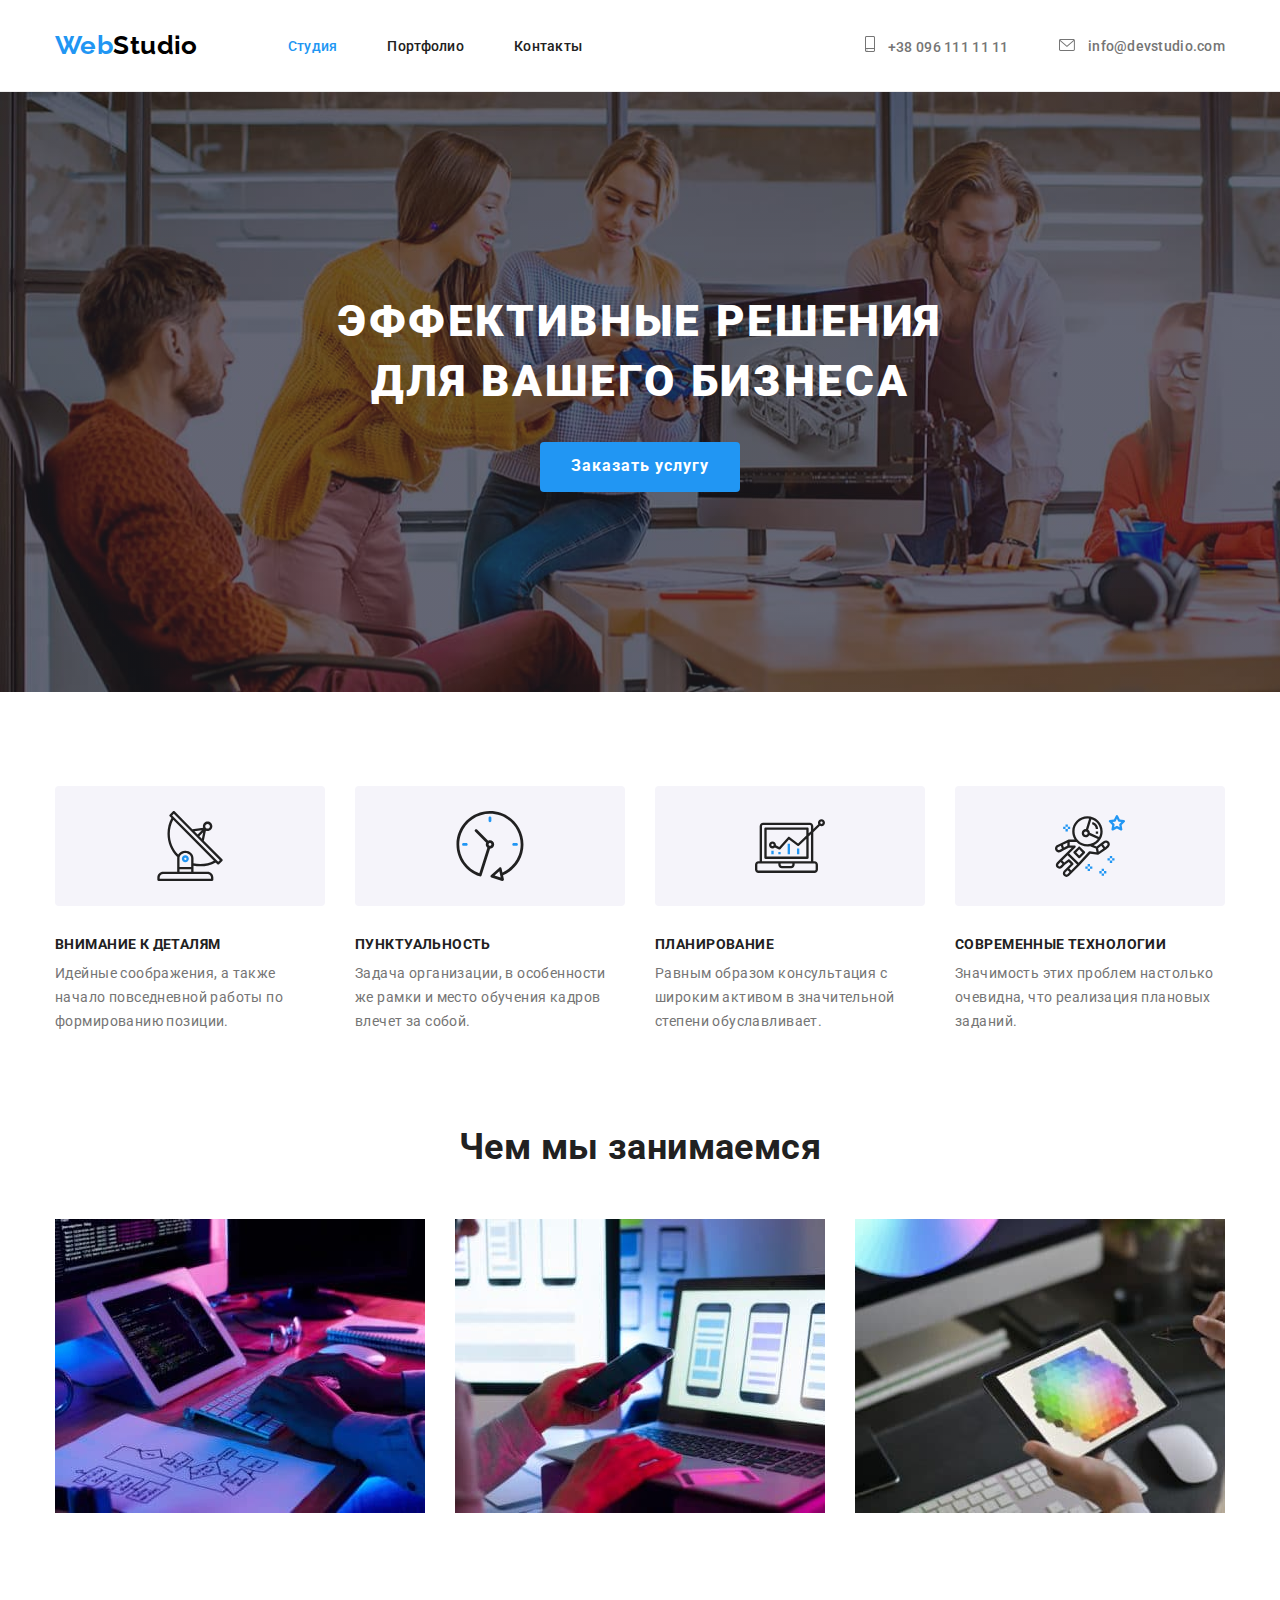
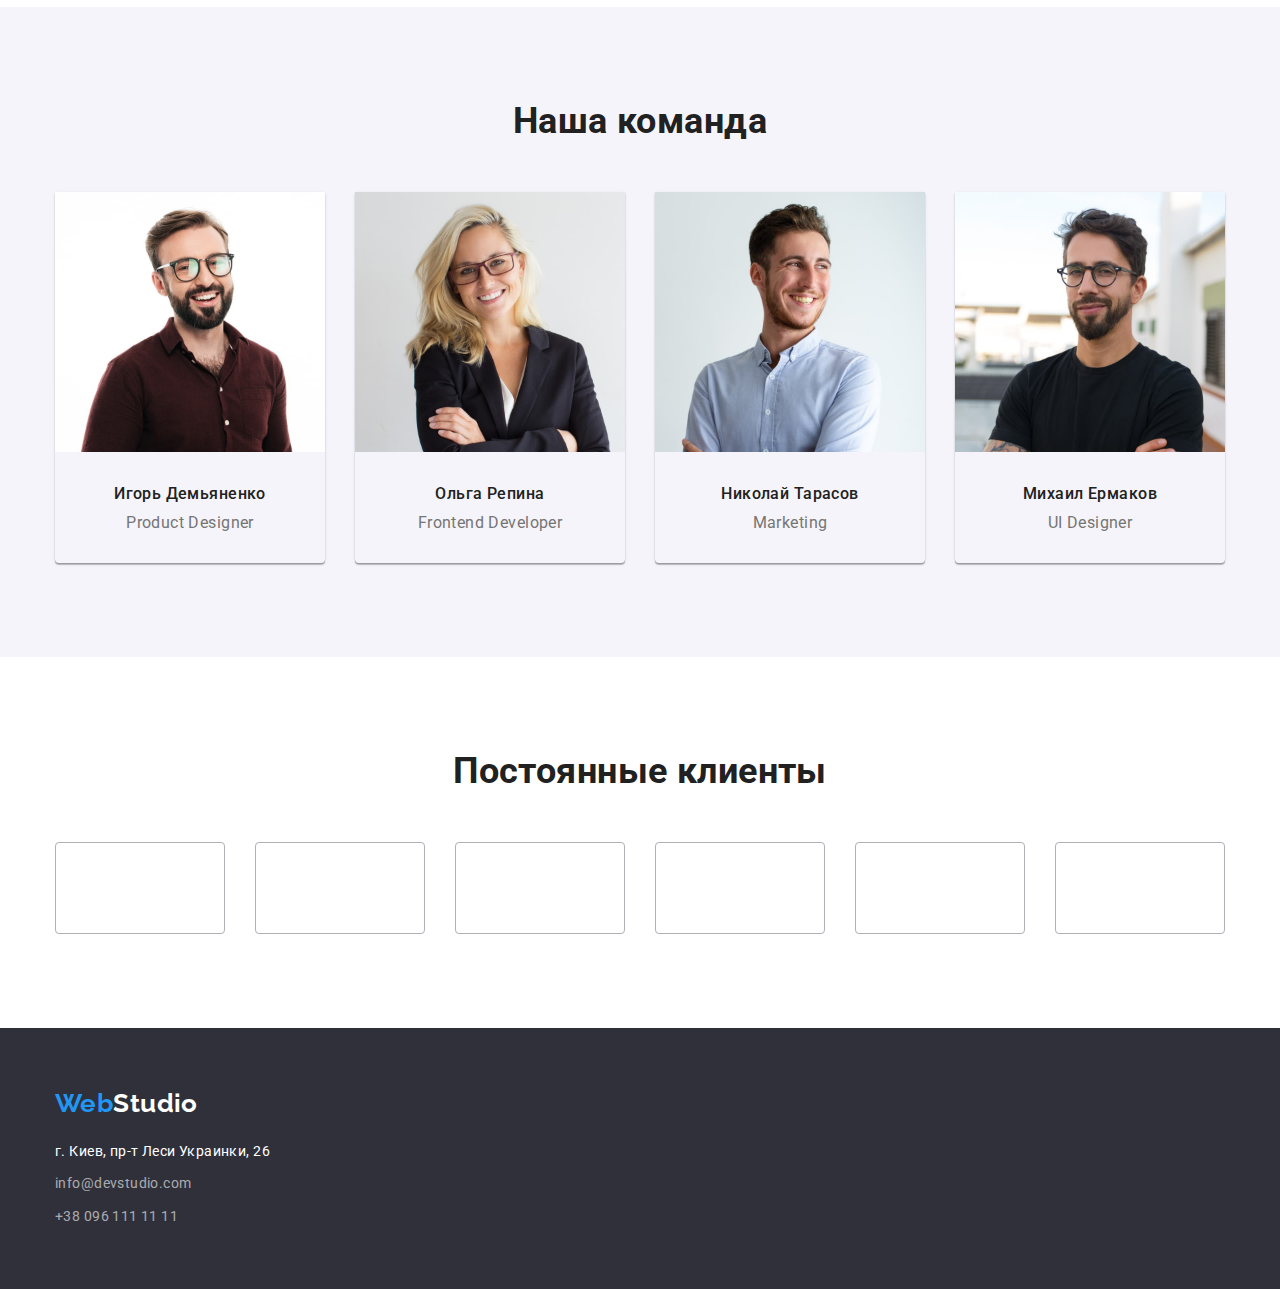
==== index.html @ d8375027 "создает второй вариант после удаления" ====
<!DOCTYPE html>
<html lang="ru">
  <head>
    <meta charset="UTF-8" />
    <meta http-equiv="X-UA-Compatible" content="IE=edge" />
    <meta name="viewport" content="width=device-width, initial-scale=1.0" />
    <title>Веб-студия</title>
    <link
      rel="stylesheet"
      href="https://cdnjs.cloudflare.com/ajax/libs/modern-normalize/1.0.0/modern-normalize.min.css"
    />
    <link rel="preconnect" href="https://fonts.gstatic.com" />
    <link
      href="https://fonts.googleapis.com/css2?family=Raleway:wght@700&family=Roboto:wght@400;500;700;900&display=swap"
      rel="stylesheet"
    />
    <link rel="stylesheet" href="././css/style.css" />
  </head>
  <body>
    <!-- Шапка сайта -->
    <header class="header-nav">
      <!-- Навигация сайта -->
      <div class="container main-nav">
        <nav class="container nav">
          <a href="./index.html" class="logo"> <span class="logo-web">Web</span>Studio </a>
          <ul class="site-nav list">
            <li class="list-item"><a href="./index.html" class="link current">Студия</a></li>
            <li class="list-item"><a href="./portfolio.html" class="link">Портфолио</a></li>
            <li class="list-item"><a href="" class="link">Контакты</a></li>
          </ul>
        </nav>
        <ul class="site-auth list">
          <li class="list-item">
            <a href="mailto:info@devstudio.com" class="link">
              <svg class="icon-letter" width="16" height="12">
                <use href="./images/icons/sprite.svg#letter"></use>
              </svg>
              info@devstudio.com
            </a>
          </li>
          <li class="list-item">
            <a href="tel:+380961111111" class="link">
              <svg class="icon-phone" width="10" height="16">
                <use href="./images/icons/sprite.svg#phone"></use>
              </svg>
              +38 096 111 11 11
            </a>
          </li>
        </ul>
      </div>
    </header>
    <!--main  -->
    <main>
      <!-- Герой -->
      <section class="section hero">
        <div class="container">
          <h1 class="hero-title">Эффективные решения для вашего бизнеса</h1>
          <button type="button" class="hero-button">Заказать услугу</button>
        </div>
      </section>
      <!-- Преимущества advantages section-->
      <section class="section">
        <h2 class="section-title hide">Наши преимущества</h2>
        <div class="container advantages">
          <ul class="advantages list">
            <li class="advantages-item">
              <div class="advantages-icons">
                <svg class="advantages-icon">
                  <use href="./images/icons/sprite.svg#antenna"></use>
                </svg>
              </div>
              <h3 class="advantages-title">Внимание к деталям</h3>
              <p class="advantages-text">
                Идейные соображения, а также начало повседневной работы по формированию позиции.
              </p>
            </li>
            <li class="advantages-item">
              <div class="advantages-icons">
                <svg class="advantages-icon">
                  <use href="./images/icons/sprite.svg#clock"></use>
                </svg>
              </div>
              <h3 class="advantages-title">Пунктуальность</h3>
              <p class="advantages-text">
                Задача организации, в особенности же рамки и место обучения кадров влечет за собой.
              </p>
            </li>
            <li class="advantages-item">
              <div class="advantages-icons">
                <svg class="advantages-icon">
                  <use href="./images/icons/sprite.svg#diagram"></use>
                </svg>
              </div>
              <h3 class="advantages-title">Планирование</h3>
              <p class="advantages-text">
                Равным образом консультация с широким активом в значительной степени обуславливает.
              </p>
            </li>
            <li class="advantages-item">
              <div class="advantages-icons">
                <svg class="advantages-icon">
                  <use href="./images/icons/sprite.svg#astronaut"></use>
                </svg>
              </div>
              <h3 class="advantages-title">Современные технологии</h3>
              <p class="advantages-text">
                Значимость этих проблем настолько очевидна, что реализация плановых заданий.
              </p>
            </li>
          </ul>
        </div>
      </section>
      <!-- Чем мы занимаемся -->
      <section class="work section">
        <div class="container">
          <h2 class="section-title">Чем мы занимаемся</h2>
          <ul class="work list">
            <li class="work item">
              <img class="img-work" src="./images/main/work-0.jpg" alt="Разработка ПО" width="370" />
            </li>
            <li class="work item">
              <img class="img-work" src="./images/main/work-1.jpg" alt="Разработка мобильных приложений" width="370" />
            </li>
            <li class="work item">
              <img class="img-work" src="./images/main/work-2.jpg" alt="Создание цветовых профилей?" width="370" />
            </li>
          </ul>
        </div>
      </section>
      <!-- Наша команда team section -->
      <section class="section team">
        <div class="container">
          <h2 class="section-title">Наша команда</h2>
          <ul class="team list">
            <li class="team item">
              <img src="./images/main/product-designer.jpg" alt="Product Designer" width="270" />
              <div class="team-content">
                <h3 class="team-title">Игорь Демьяненко</h3>
                <p class="team-text">Product Designer</p>
              </div>
            </li>
            <li class="team item">
              <img src="./images/main/frontend-developer.jpg" alt="Frontend Developer" width="270" />
              <div class="team-content">
                <h3 class="team-title">Ольга Репина</h3>
                <p class="team-text">Frontend Developer</p>
              </div>
            </li>
            <li class="team item">
              <img src="./images/main/marketing.jpg" alt="Marketing" width="270" />
              <div class="team-content">
                <h3 class="team-title">Николай Тарасов</h3>
                <p class="team-text">Marketing</p>
              </div>
            </li>
            <li class="team item">
              <img src="./images/main/ui-designer.jpg" alt="UI Designer" width="270" />
              <div class="team-content">
                <h3 class="team-title">Михаил Ермаков</h3>
                <p class="team-text">UI Designer</p>
              </div>
            </li>
          </ul>
        </div>
      </section>
      <!-- Постоянные клиенты -->
      <section class="clients section">
        <div class="container">
          <h2 class="section-title">Постоянные клиенты</h2>
          <ul class="clients list">
            <li class="clients item">
              <a href="" class="clients link">
                <svg class="clients icon-svg" width="44" height="49">
                  <use href="./images/icons/sprite.svg#logo-1"></use>
                </svg>
              </a>
            </li>
            <li class="clients item">
              <a href="" class="clients link">
                <svg class="clients icon-svg" width="40" height="52">
                  <use href="./images/icons/sprite.svg#logo-2"></use>
                </svg>
              </a>
            </li>
            <li class="clients item">
              <a href="" class="clients link">
                <svg class="clients icon-svg" width="41" height="43">
                  <use href="./images/icons/sprite.svg#logo-3"></use>
                </svg>
              </a>
            </li>
            <li class="clients item">
              <a href="" class="clients link">
                <svg class="clients icon-svg" width="80" height="42">
                  <use href="./images/icons/sprite.svg#logo-4"></use>
                </svg>
              </a>
            </li>
            <li class="clients item">
              <a href="" class="clients link">
                <svg class="clients icon-svg" width="59" height="47">
                  <use href="./images/icons/sprite.svg#logo-5"></use>
                </svg>
              </a>
            </li>
            <li class="clients item">
              <a href="" class="clients link">
                <svg class="clients icon-svg" width="88" height="45">
                  <use href="./images/icons/sprite.svg#logo-6"></use>
                </svg>
              </a>
            </li>
          </ul>
        </div>
      </section>
    </main>
    <!-- Футер -->
    <footer class="footer">
      <div class="container">
        <div class="footer-nav">
          <a href="./index.html" class="logo footer"> <span class="logo-web">Web</span>Studio </a>
          <address class="footer-addres">
            <a class="location" rel="noopener noreferrer" href="https://goo.gl/maps/9RtT3c9bkWaSLBwc6" target="_blank">
              г. Киев, пр-т Леси Украинки, 26
            </a>
            <ul class="footer-auth footer list">
              <li class="footer-item"><a href="mailto:info@devstudio.com" class="link">info@devstudio.com</a></li>
              <li class="footer-item"><a href="tel:+380961111111" class="link">+38 096 111 11 11</a></li>
            </ul>
          </address>
        </div>
      </div>
    </footer>
  </body>
</html>
---- css/style.css ----
:root {
  --accent-color: #2196f3;

  --primary-text-color: #212121;
  --secondary-text-color: #757575;
  --white-text-color: #ffffff;

  --primary-bg-color: #ffffff;
  --secondary-bg-color: #2f303a;
  --social-icon-color: #afb1b8;

  --primary-font-family: 'Roboto', 'Open Sans', 'Noto Sans JP', 'Lato', sans-serif;
  --title-font-weight: 700;
  --sub-title-font-weight: 500;
  --primary-font-size: 14px;
  --secondary-font-size: 16px;
  --main-line-height: 1.15;
  --main-letter-spacing: 0.03em;
}

body {
  font-family: var(--primary-font-family);
  font-size: var(--primary-font-size);
  line-height: var(--main-line-height);
  letter-spacing: var(--main-letter-spacing);

  color: var(--primary-text-color);
  background-color: var(--primary-bg-color);
}

/* reset basic styles  */
.list {
  list-style: none;
  padding-left: 0;
  margin-top: 0;
  margin-bottom: 0;
}

.link {
  text-decoration: none;
  color: var(--primary-text-color);
}

/* header navigation */
.container.main-nav {
  display: flex;
  align-items: center;
}
.container.nav {
  display: flex;
  align-items: center;
  padding: 0;
}

/* logo */
.logo {
  display: block;
  padding-top: 30px;
  padding-bottom: 30px;

  font-family: 'Raleway', sans-serif;
  font-weight: var(--title-font-weight);
  color: #000;
  font-size: 26px;
  line-height: 1.2;
  text-decoration: none;
}

.logo-web {
  color: var(--accent-color);
}

/* site-nav */
.site-nav {
  display: flex;
  margin-left: 90px;
  align-items: center;
}

.site-nav .list-item {
  margin-top: 0;
  margin-bottom: 0;
  margin-right: 50px;
}
.site-nav .list-item:last-child {
  margin-right: 0;
}

.site-nav .link {
  display: block;
  padding-top: 25px;
  padding-bottom: 25px;

  font-weight: var(--sub-title-font-weight);
  font-size: 14px;
  letter-spacing: 0.02em;
}

.site-nav .link:hover,
.site-nav .link:focus {
  color: var(--accent-color);
}

.site-nav .link.current {
  color: var(--accent-color);
}

/* site-auth list*/
.site-auth {
  display: flex;
  margin-left: auto;
  flex-direction: row-reverse;
  align-items: center;
  min-width: 370px;
}
.site-auth .list-item {
  margin-top: 0;
  margin-bottom: 0;
}
.site-auth .list-item:not(:last-child) {
  margin-left: 50px;
}
.site-auth .list {
  margin-top: 0;
  margin-bottom: 0;
}
.site-auth .link {
  display: block;
  align-items: center;
  padding-top: 25px;
  padding-bottom: 25px;
  font-weight: var(--sub-title-font-weight);
  letter-spacing: 0.02em;
  color: var(--secondary-text-color);
}
.site-auth .link:hover,
.site-auth .link:focus {
  color: var(--accent-color);
}

.icon-letter {
  width: 16px;
  height: 12px;
  fill: currentColor;
  margin-right: 10px;
}
.icon-phone {
  width: 10px;
  height: 16px;
  fill: currentColor;
  margin-right: 10px;
}

/* header container */
.container {
  width: 1200px;
  margin-left: auto;
  margin-right: auto;
  padding-left: 15px;
  padding-right: 15px;
}
.header-nav {
  border-bottom: 1px solid rgba(236, 236, 236, 1);
}
/* all sections */
.section {
  margin-left: auto;
  margin-right: auto;
  padding-top: 94px;
  padding-bottom: 94px;
}
/* hero section*/

.hero {
  padding-top: 200px;
  padding-bottom: 200px;
  text-align: center;
  background-color: var(--secondary-bg-color);
  background-image: linear-gradient(to top, rgba(47, 48, 58, 0.4), rgba(47, 48, 58, 0.4)), url(../images/hero/hero.jpg);
  max-width: 1600px;
}

.hero-title {
  margin-top: 0;
  margin-bottom: 30px;
  margin-left: auto;
  margin-right: auto;
  max-width: 696px;

  text-align: center;
  font-weight: 900;
  font-size: 44px;
  line-height: 1.36;
  letter-spacing: 0.06em;
  text-transform: uppercase;
  color: var(--white-text-color);
}

.hero-button {
  font-weight: var(--title-font-weight);
  font-size: var(--secondary-font-size);
  line-height: 1.8;
  letter-spacing: 0.06em;

  color: var(--white-text-color);
  background: var(--accent-color);

  border: none;
  border-radius: 4px;
  width: 200px;
  height: 50px;
  cursor: pointer;
}

/* Преимущества advantages section */
.hide {
  position: absolute;
  width: 1px;
  height: 1px;
  margin: -1px;
  border: 0;
  padding: 0;

  white-space: nowrap;
  clip-path: inset(100%);
  clip: rect(0 0 0 0);
  overflow: hidden;
}

.advantages .list {
  display: flex;
}
.advantages-item {
  margin-top: 0;
  margin-bottom: 0;
  width: 270px;
}
.advantages-item:not(:last-child) {
  margin-right: 30px;
}
.advantages-icon {
  width: 70px;
  height: 70px;
}
.advantages-icons {
  display: flex;
  justify-content: center;
  align-items: center;
  margin-bottom: 30px;

  width: 270px;
  height: 120px;
  border: 1px solid transparent;
  background-color: #f5f4fa;
  border-radius: 4px;
}

.advantages-title {
  margin-top: 0;
  margin-bottom: 10px;

  font-size: 14px;
  font-weight: var(--title-font-weight);
  text-transform: uppercase;
}

.advantages-text {
  margin-top: 0;
  margin-bottom: 0;
  line-height: 1.7;
  color: var(--secondary-text-color);
}

/* section Чем мы занимаемся */
.work.section {
  margin-left: auto;
  margin-right: auto;
  padding-top: 0;
  padding-bottom: 94px;
}
.section-title {
  margin-top: 0;
  margin-bottom: 50px;
  text-align: center;
  font-weight: var(--title-font-weight);
  font-size: 36px;
}
.work.list {
  display: flex;
  margin-top: 0;
  margin-bottom: 0;
}
.img-work {
  display: block;
}
.work.item {
  margin-bottom: 0;
}
.work.item:not(:last-child) {
  margin-right: 30px;
}
/* Наша команда team section */
.section.team {
  background-color: #f5f4fa;
}
.team.list {
  display: flex;
  margin-top: 0;
  margin-bottom: 0;
}
.team .item {
  box-shadow: 0px 1px 3px rgb(0 0 0 / 12%), 0px 1px 1px rgb(0 0 0 / 14%), 0px 2px 1px rgb(0 0 0 / 20%);
  border-radius: 0px 0px 4px 4px;
}
.team .item:not(:last-child) {
  margin-right: 30px;
}
.team-content {
  text-align: center;
  padding-top: 30px;
  padding-bottom: 30px;
}
.team-title {
  margin-top: 0;
  margin-bottom: 10px;
  font-weight: var(--sub-title-font-weight);
  font-size: var(--secondary-font-size);
  line-height: 1.18;
}

.team-text {
  margin-top: 0;
  margin-bottom: 0;
  font-size: var(--secondary-font-size);
  line-height: 1.18;
  color: var(--secondary-text-color);
}

/* Постоянные клиенты clients section */
.clients .list {
  display: inline-flex;
}
.clients .item:not(:last-child) {
  margin-right: 30px;
}
.clients .link {
  display: flex;
  justify-content: center;
  align-items: center;
  width: 170px;
  height: 92px;
  border: 1px solid var(--social-icon-color);
  border-radius: 4px;
  fill: tomato;
}
.clients .icon-svg {
  width: 106px;
  height: 60px;
  fill: var(--social-icon-color);
}
/* footer */
.footer {
  padding-top: 60px;
  padding-bottom: 60px;
  background-color: var(--secondary-bg-color);
}

.logo.footer {
  padding-top: 0;
  padding-bottom: 0;
  color: #ffffff;
}
.footer-addres {
  display: block;
  margin-top: 20px;
}
.footer-item {
  margin-top: 9px;
}
.location {
  font-style: normal;
  line-height: 1.7;
  text-decoration: none;
  color: var(--white-text-color);
}
.footer-auth.list {
  padding-top: 0;
  padding-bottom: 0;
}
.footer-auth.footer .link {
  font-style: normal;
  font-weight: 400;
  line-height: 1.7;
  color: rgba(255, 255, 255, 0.6);
}

.footer-auth.footer .link:hover,
.footer-auth.footer .link:focus,
.location:hover,
.location:focus {
  color: var(--accent-color);
}

/* portfolio.html */
/* portfolio filters */
.portfolio-btn {
  display: flex;
  justify-content: center;
  margin-bottom: 50px;
}
.button {
  display: inline-block;
  padding: 6px 22px;
  border: none;
  border-radius: 4px;

  font-weight: var(--sub-title-font-weight);
  font-size: var(--secondary-font-size);
  line-height: 1.6;
  background-color: #f5f4fa;
  cursor: pointer;
}
.btn-item:not(:last-child) {
  margin-right: 8px;
}
.button:hover,
.button:focus {
  background-color: var(--accent-color);
  color: var(--white-text-color);
}

/* Образцы работ portfolio cards */

.card-set {
  display: flex;
  flex-wrap: wrap;
  margin: -15px;
}

.card-item {
  margin-left: 15px;
  margin-top: 15px;
  margin-right: 15px;
  margin-bottom: 15px;
}
.img-card {
  display: block;
  max-width: 100%;
  height: auto;
}
.portfolio-content {
  padding: 20px 24px;
  border: 1px solid #eeeeee;
}
.portfolio-title {
  margin-top: 0;
  margin-bottom: 0;
  font-size: 18px;
  line-height: 2;
  letter-spacing: 0.06em;
}

.portfolio-text {
  margin-top: 0;
  margin-bottom: 0;
  font-size: var(--secondary-font-size);
  line-height: 1.8;
  color: var(--secondary-text-color);
}

/* ховер на карту портфолио */
.card-link:hover,
.card-link:focus {
  box-shadow: 0px 1px 3px rgb(0 0 0 / 12%), 0px 1px 1px rgb(0 0 0 / 14%), 0px 2px 1px rgb(0 0 0 / 20%);
}
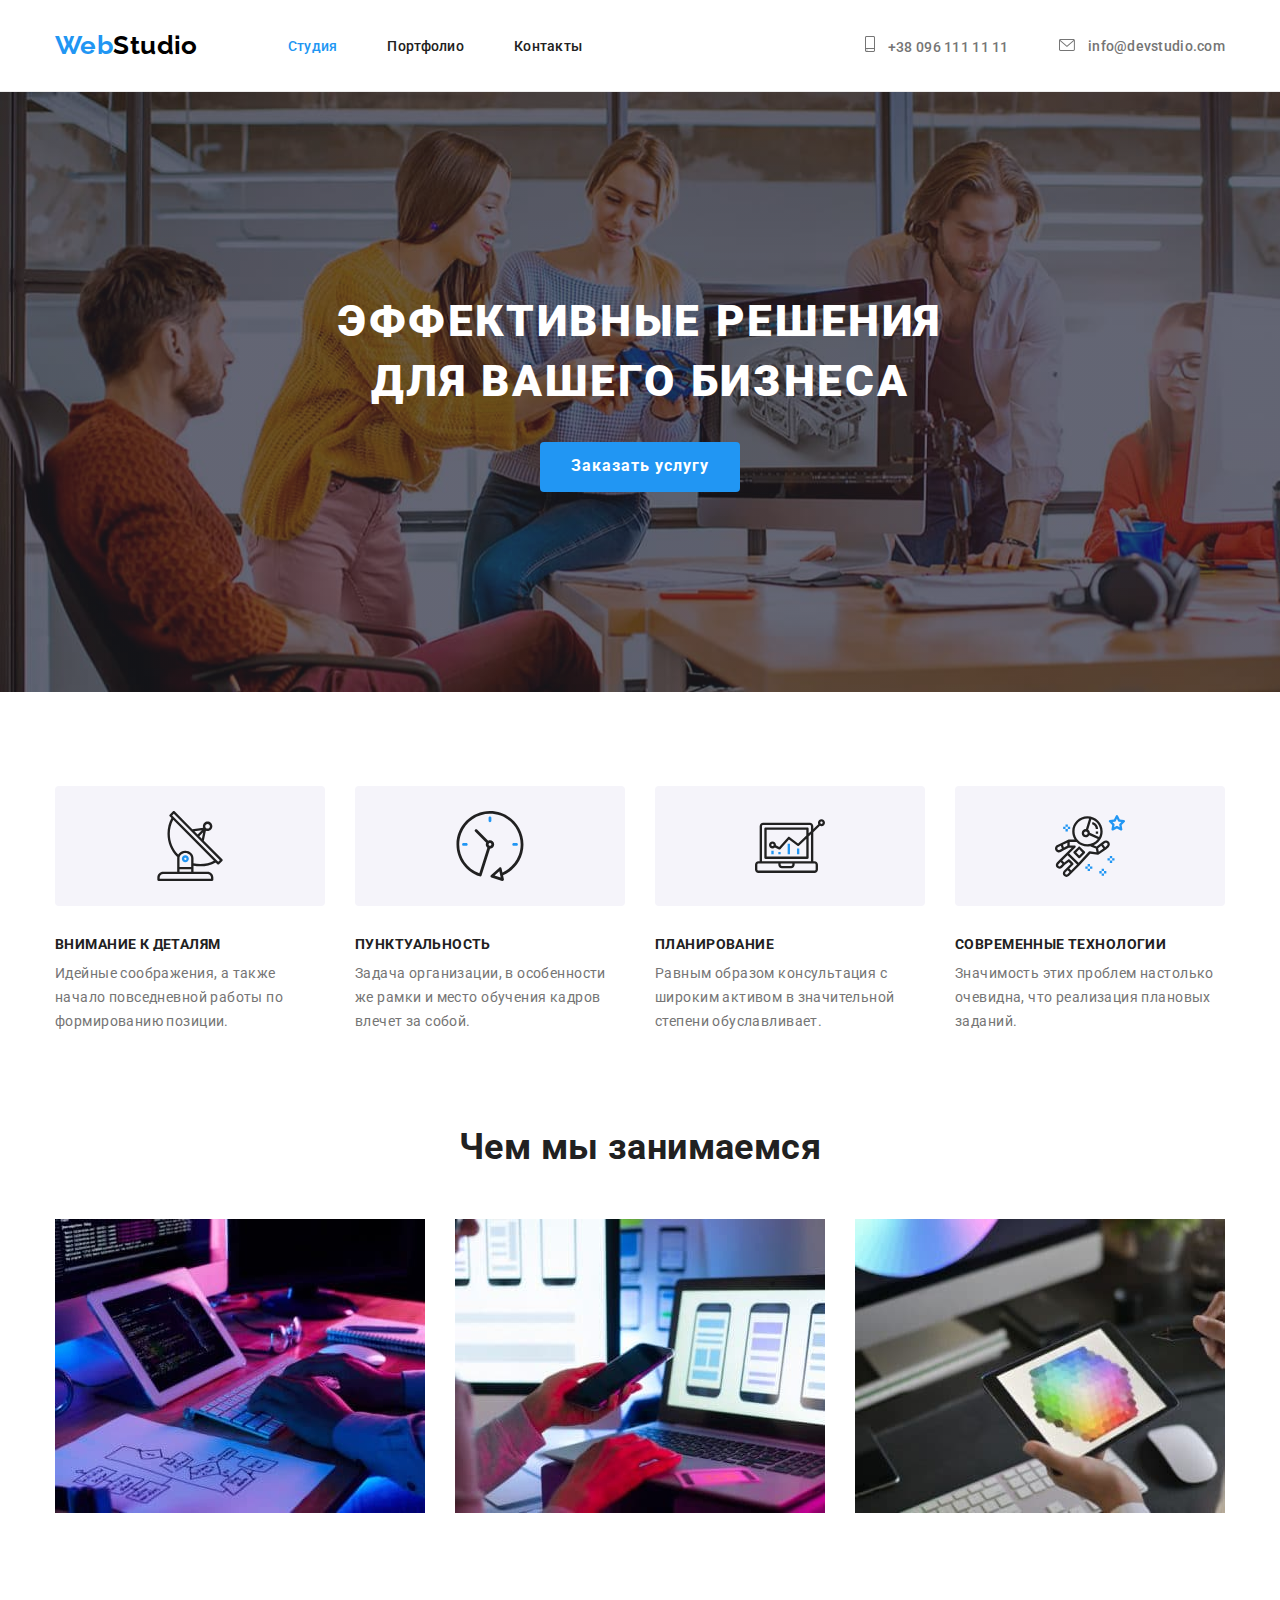
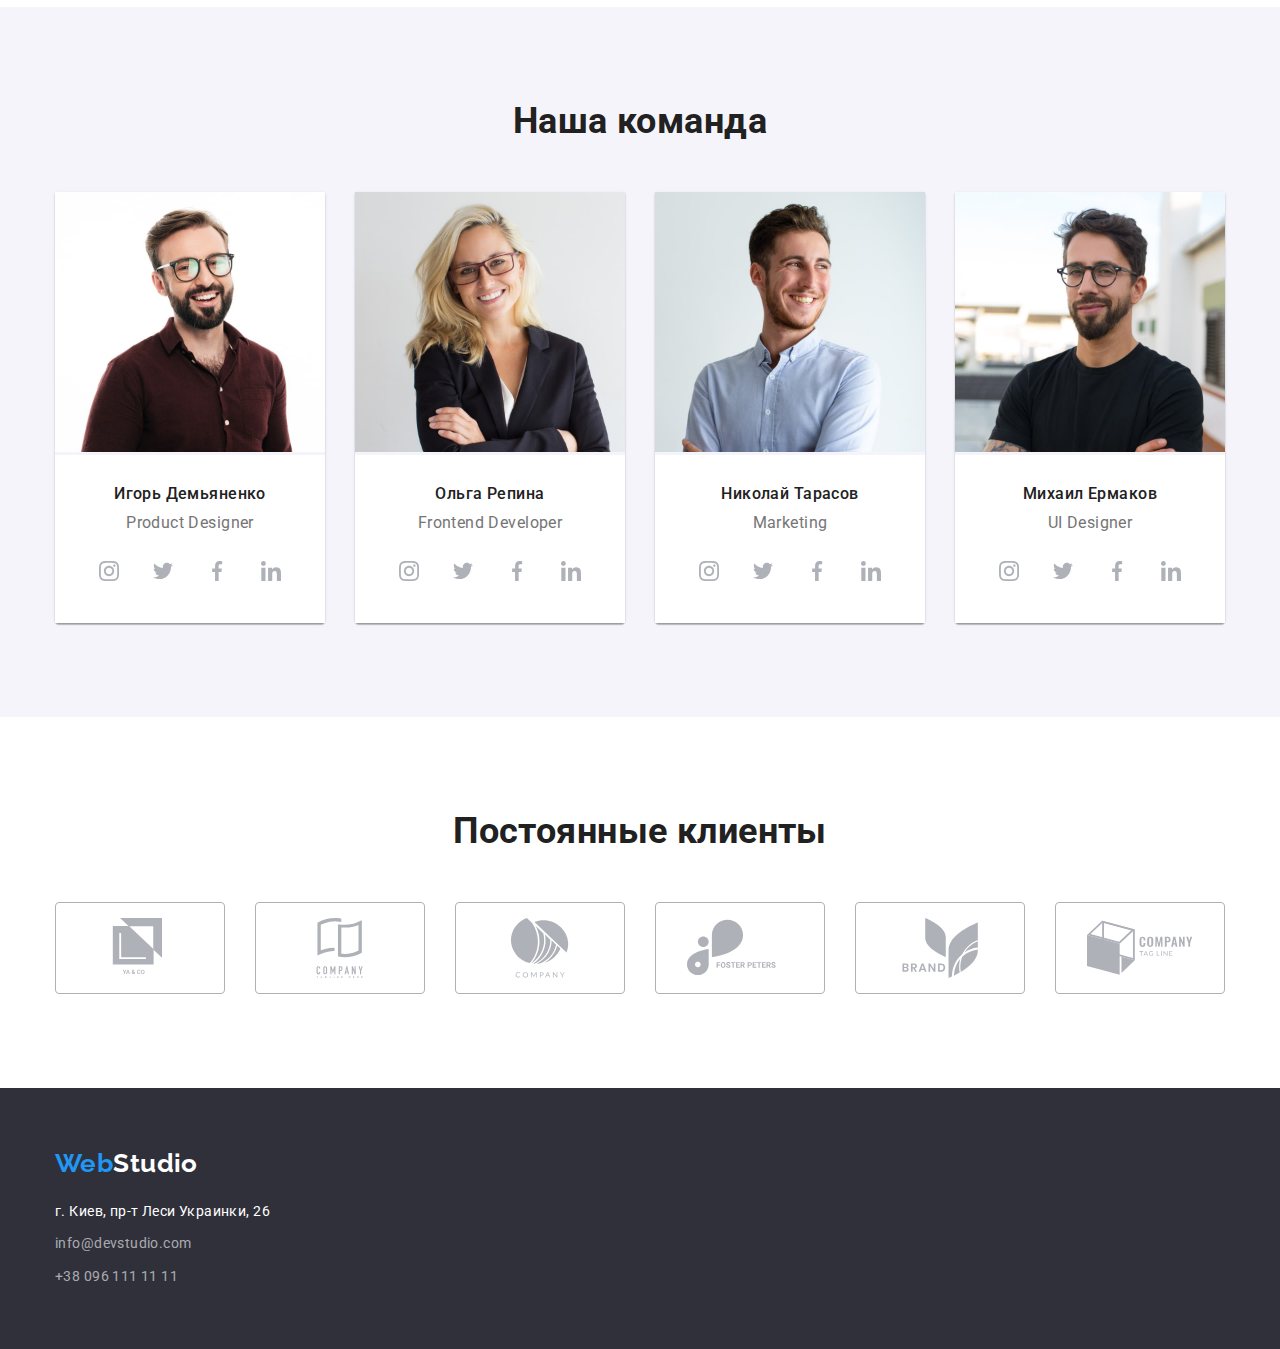
==== commit bec1944c: "добавляет иконки в нашакоманда" ====
--- a/index.html
+++ b/index.html
@@ -132,32 +132,216 @@
         <div class="container">
           <h2 class="section-title">Наша команда</h2>
           <ul class="team list">
+            <!-- team-card-1 -->
             <li class="team item">
               <img src="./images/main/product-designer.jpg" alt="Product Designer" width="270" />
               <div class="team-content">
                 <h3 class="team-title">Игорь Демьяненко</h3>
                 <p class="team-text">Product Designer</p>
-              </div>
-            </li>
+                <ul class="social-icons list">
+                  <li class="social-icons-item">
+                    <a
+                      href="https://www.instagram.com/"
+                      class="social-icon-link"
+                      rel="noopener noreferrer"
+                      target="_blank"
+                    >
+                      <svg class="social-icons-svg">
+                        <use href="./images/icons/sprite.svg#instagram"></use>
+                      </svg>
+                    </a>
+                  </li>
+                  <li class="social-icons-item">
+                    <a href="https://twitter.com/" class="social-icon-link" rel="noopener noreferrer" target="_blank">
+                      <svg class="social-icons-svg">
+                        <use href="./images/icons/sprite.svg#twitter"></use>
+                      </svg>
+                    </a>
+                  </li>
+                  <li class="social-icons-item">
+                    <a
+                      href="https://uk-ua.facebook.com/"
+                      class="social-icon-link"
+                      rel="noopener noreferrer"
+                      target="_blank"
+                    >
+                      <svg class="social-icons-svg">
+                        <use href="./images/icons/sprite.svg#facebook"></use>
+                      </svg>
+                    </a>
+                  </li>
+                  <li class="social-icons-item">
+                    <a
+                      href="https://ua.linkedin.com/"
+                      class="social-icon-link"
+                      rel="noopener noreferrer"
+                      target="_blank"
+                    >
+                      <svg class="social-icons-svg">
+                        <use href="./images/icons/sprite.svg#linkedin"></use>
+                      </svg>
+                    </a>
+                  </li>
+                </ul>
+              </div>
+            </li>
+            <!-- team-card-2 -->
             <li class="team item">
               <img src="./images/main/frontend-developer.jpg" alt="Frontend Developer" width="270" />
               <div class="team-content">
                 <h3 class="team-title">Ольга Репина</h3>
                 <p class="team-text">Frontend Developer</p>
-              </div>
-            </li>
+                <ul class="social-icons list">
+                  <li class="social-icons-item">
+                    <a
+                      href="https://www.instagram.com/"
+                      class="social-icon-link"
+                      rel="noopener noreferrer"
+                      target="_blank"
+                    >
+                      <svg class="social-icons-svg">
+                        <use href="./images/icons/sprite.svg#instagram"></use>
+                      </svg>
+                    </a>
+                  </li>
+                  <li class="social-icons-item">
+                    <a href="https://twitter.com/" class="social-icon-link" rel="noopener noreferrer" target="_blank">
+                      <svg class="social-icons-svg">
+                        <use href="./images/icons/sprite.svg#twitter"></use>
+                      </svg>
+                    </a>
+                  </li>
+                  <li class="social-icons-item">
+                    <a
+                      href="https://uk-ua.facebook.com/"
+                      class="social-icon-link"
+                      rel="noopener noreferrer"
+                      target="_blank"
+                    >
+                      <svg class="social-icons-svg">
+                        <use href="./images/icons/sprite.svg#facebook"></use>
+                      </svg>
+                    </a>
+                  </li>
+                  <li class="social-icons-item">
+                    <a
+                      href="https://ua.linkedin.com/"
+                      class="social-icon-link"
+                      rel="noopener noreferrer"
+                      target="_blank"
+                    >
+                      <svg class="social-icons-svg">
+                        <use href="./images/icons/sprite.svg#linkedin"></use>
+                      </svg>
+                    </a>
+                  </li>
+                </ul>
+              </div>
+            </li>
+            <!-- team-card-3 -->
             <li class="team item">
               <img src="./images/main/marketing.jpg" alt="Marketing" width="270" />
               <div class="team-content">
                 <h3 class="team-title">Николай Тарасов</h3>
                 <p class="team-text">Marketing</p>
-              </div>
-            </li>
+                <ul class="social-icons list">
+                  <li class="social-icons-item">
+                    <a
+                      href="https://www.instagram.com/"
+                      class="social-icon-link"
+                      rel="noopener noreferrer"
+                      target="_blank"
+                    >
+                      <svg class="social-icons-svg">
+                        <use href="./images/icons/sprite.svg#instagram"></use>
+                      </svg>
+                    </a>
+                  </li>
+                  <li class="social-icons-item">
+                    <a href="https://twitter.com/" class="social-icon-link" rel="noopener noreferrer" target="_blank">
+                      <svg class="social-icons-svg">
+                        <use href="./images/icons/sprite.svg#twitter"></use>
+                      </svg>
+                    </a>
+                  </li>
+                  <li class="social-icons-item">
+                    <a
+                      href="https://uk-ua.facebook.com/"
+                      class="social-icon-link"
+                      rel="noopener noreferrer"
+                      target="_blank"
+                    >
+                      <svg class="social-icons-svg">
+                        <use href="./images/icons/sprite.svg#facebook"></use>
+                      </svg>
+                    </a>
+                  </li>
+                  <li class="social-icons-item">
+                    <a
+                      href="https://ua.linkedin.com/"
+                      class="social-icon-link"
+                      rel="noopener noreferrer"
+                      target="_blank"
+                    >
+                      <svg class="social-icons-svg">
+                        <use href="./images/icons/sprite.svg#linkedin"></use>
+                      </svg>
+                    </a>
+                  </li>
+                </ul>
+              </div>
+            </li>
+            <!-- team-card-4 -->
             <li class="team item">
               <img src="./images/main/ui-designer.jpg" alt="UI Designer" width="270" />
               <div class="team-content">
                 <h3 class="team-title">Михаил Ермаков</h3>
                 <p class="team-text">UI Designer</p>
+                <ul class="social-icons list">
+                  <li class="social-icons-item">
+                    <a
+                      href="https://www.instagram.com/"
+                      class="social-icon-link"
+                      rel="noopener noreferrer"
+                      target="_blank"
+                    >
+                      <svg class="social-icons-svg">
+                        <use href="./images/icons/sprite.svg#instagram"></use>
+                      </svg>
+                    </a>
+                  </li>
+                  <li class="social-icons-item">
+                    <a href="https://twitter.com/" class="social-icon-link" rel="noopener noreferrer" target="_blank">
+                      <svg class="social-icons-svg">
+                        <use href="./images/icons/sprite.svg#twitter"></use>
+                      </svg>
+                    </a>
+                  </li>
+                  <li class="social-icons-item">
+                    <a
+                      href="https://uk-ua.facebook.com/"
+                      class="social-icon-link"
+                      rel="noopener noreferrer"
+                      target="_blank"
+                    >
+                      <svg class="social-icons-svg">
+                        <use href="./images/icons/sprite.svg#facebook"></use>
+                      </svg>
+                    </a>
+                  </li>
+                  <li class="social-icons-item">
+                    <a
+                      href="https://ua.linkedin.com/"
+                      class="social-icon-link"
+                      rel="noopener noreferrer"
+                      target="_blank"
+                    >
+                      <svg class="social-icons-svg">
+                        <use href="./images/icons/sprite.svg#linkedin"></use>
+                      </svg>
+                    </a>
+                  </li>
+                </ul>
               </div>
             </li>
           </ul>
--- a/css/style.css
+++ b/css/style.css
@@ -319,6 +319,7 @@
   text-align: center;
   padding-top: 30px;
   padding-bottom: 30px;
+  background-color: var(--primary-bg-color);
 }
 .team-title {
   margin-top: 0;
@@ -330,12 +331,42 @@
 
 .team-text {
   margin-top: 0;
-  margin-bottom: 0;
+  margin-bottom: 16;
   font-size: var(--secondary-font-size);
   line-height: 1.18;
   color: var(--secondary-text-color);
 }
-
+/*  стили для social icons on the team-card */
+
+.social-icons.list {
+  display: inline-flex;
+}
+.social-icons-item:not(:last-child) {
+  margin-right: 10px;
+}
+.social-icon-link {
+  display: flex;
+  align-items: center;
+  justify-content: center;
+  width: 44px;
+  height: 44px;
+  border-radius: 50%;
+  background-color: var(--primary-bg-color);
+  color: var(--social-icon-color);
+}
+.social-icon-link:hover,
+.social-icon-link:focus {
+  background-color: var(--accent-color);
+}
+.social-icon-link:hover .social-icons-svg,
+.social-icon-link:focus .social-icons-svg {
+  fill: var(--primary-bg-color);
+}
+.social-icons-svg {
+  width: 20px;
+  height: 20px;
+  fill: currentColor;
+}
 /* Постоянные клиенты clients section */
 .clients .list {
   display: inline-flex;
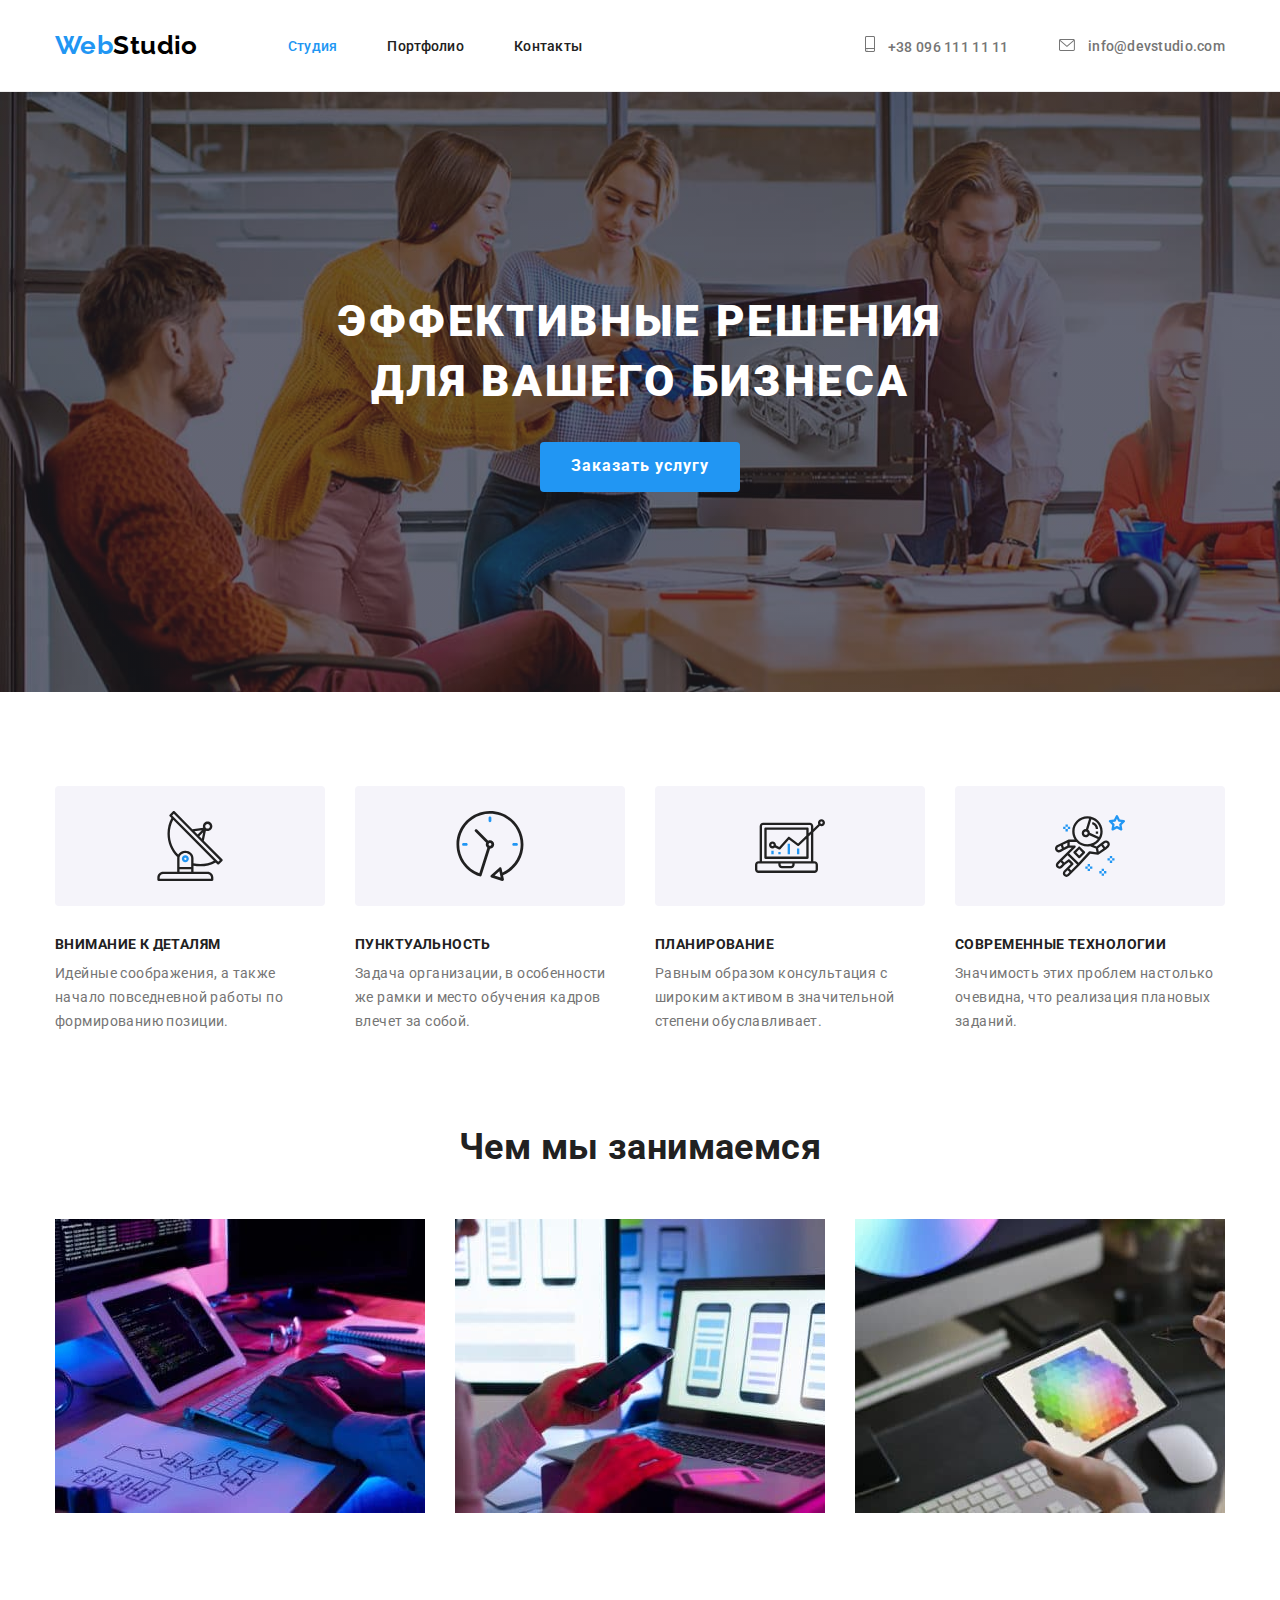
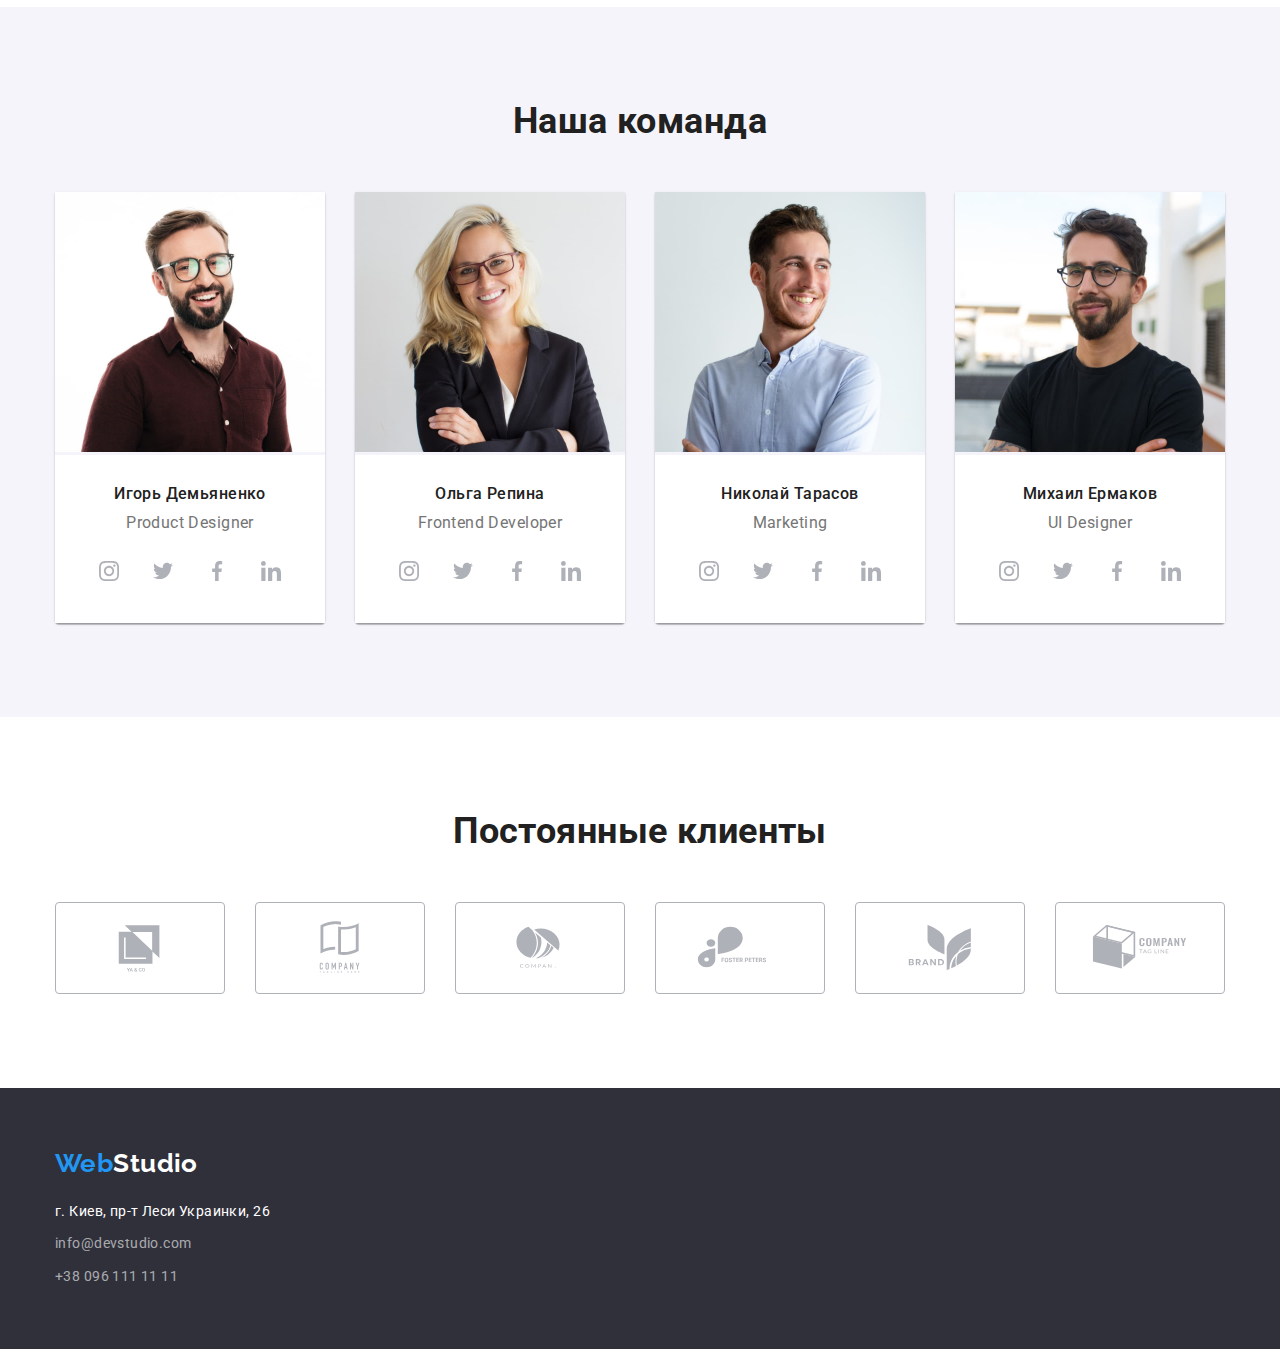
==== commit 2f824690: "загружает с блоком постоянныеклиенты" ====
--- a/index.html
+++ b/index.html
@@ -353,42 +353,42 @@
           <h2 class="section-title">Постоянные клиенты</h2>
           <ul class="clients list">
             <li class="clients item">
-              <a href="" class="clients link">
+              <a href="" class="clients-link">
                 <svg class="clients icon-svg" width="44" height="49">
                   <use href="./images/icons/sprite.svg#logo-1"></use>
                 </svg>
               </a>
             </li>
             <li class="clients item">
-              <a href="" class="clients link">
+              <a href="" class="clients-link">
                 <svg class="clients icon-svg" width="40" height="52">
                   <use href="./images/icons/sprite.svg#logo-2"></use>
                 </svg>
               </a>
             </li>
             <li class="clients item">
-              <a href="" class="clients link">
+              <a href="" class="clients-link">
                 <svg class="clients icon-svg" width="41" height="43">
                   <use href="./images/icons/sprite.svg#logo-3"></use>
                 </svg>
               </a>
             </li>
             <li class="clients item">
-              <a href="" class="clients link">
+              <a href="" class="clients-link">
                 <svg class="clients icon-svg" width="80" height="42">
                   <use href="./images/icons/sprite.svg#logo-4"></use>
                 </svg>
               </a>
             </li>
             <li class="clients item">
-              <a href="" class="clients link">
+              <a href="" class="clients-link">
                 <svg class="clients icon-svg" width="59" height="47">
                   <use href="./images/icons/sprite.svg#logo-5"></use>
                 </svg>
               </a>
             </li>
             <li class="clients item">
-              <a href="" class="clients link">
+              <a href="" class="clients-link">
                 <svg class="clients icon-svg" width="88" height="45">
                   <use href="./images/icons/sprite.svg#logo-6"></use>
                 </svg>
--- a/css/style.css
+++ b/css/style.css
@@ -369,12 +369,12 @@
 }
 /* Постоянные клиенты clients section */
 .clients .list {
-  display: inline-flex;
+  display: flex;
 }
 .clients .item:not(:last-child) {
   margin-right: 30px;
 }
-.clients .link {
+.clients-link {
   display: flex;
   justify-content: center;
   align-items: center;
@@ -382,13 +382,19 @@
   height: 92px;
   border: 1px solid var(--social-icon-color);
   border-radius: 4px;
-  fill: tomato;
+  color: var(--social-icon-color);
+}
+.clients-link:hover,
+.clients-link:focus {
+  color: var(--accent-color);
+  border-color: var(--accent-color);
 }
 .clients .icon-svg {
   width: 106px;
   height: 60px;
-  fill: var(--social-icon-color);
-}
+  fill: currentColor;
+}
+
 /* footer */
 .footer {
   padding-top: 60px;
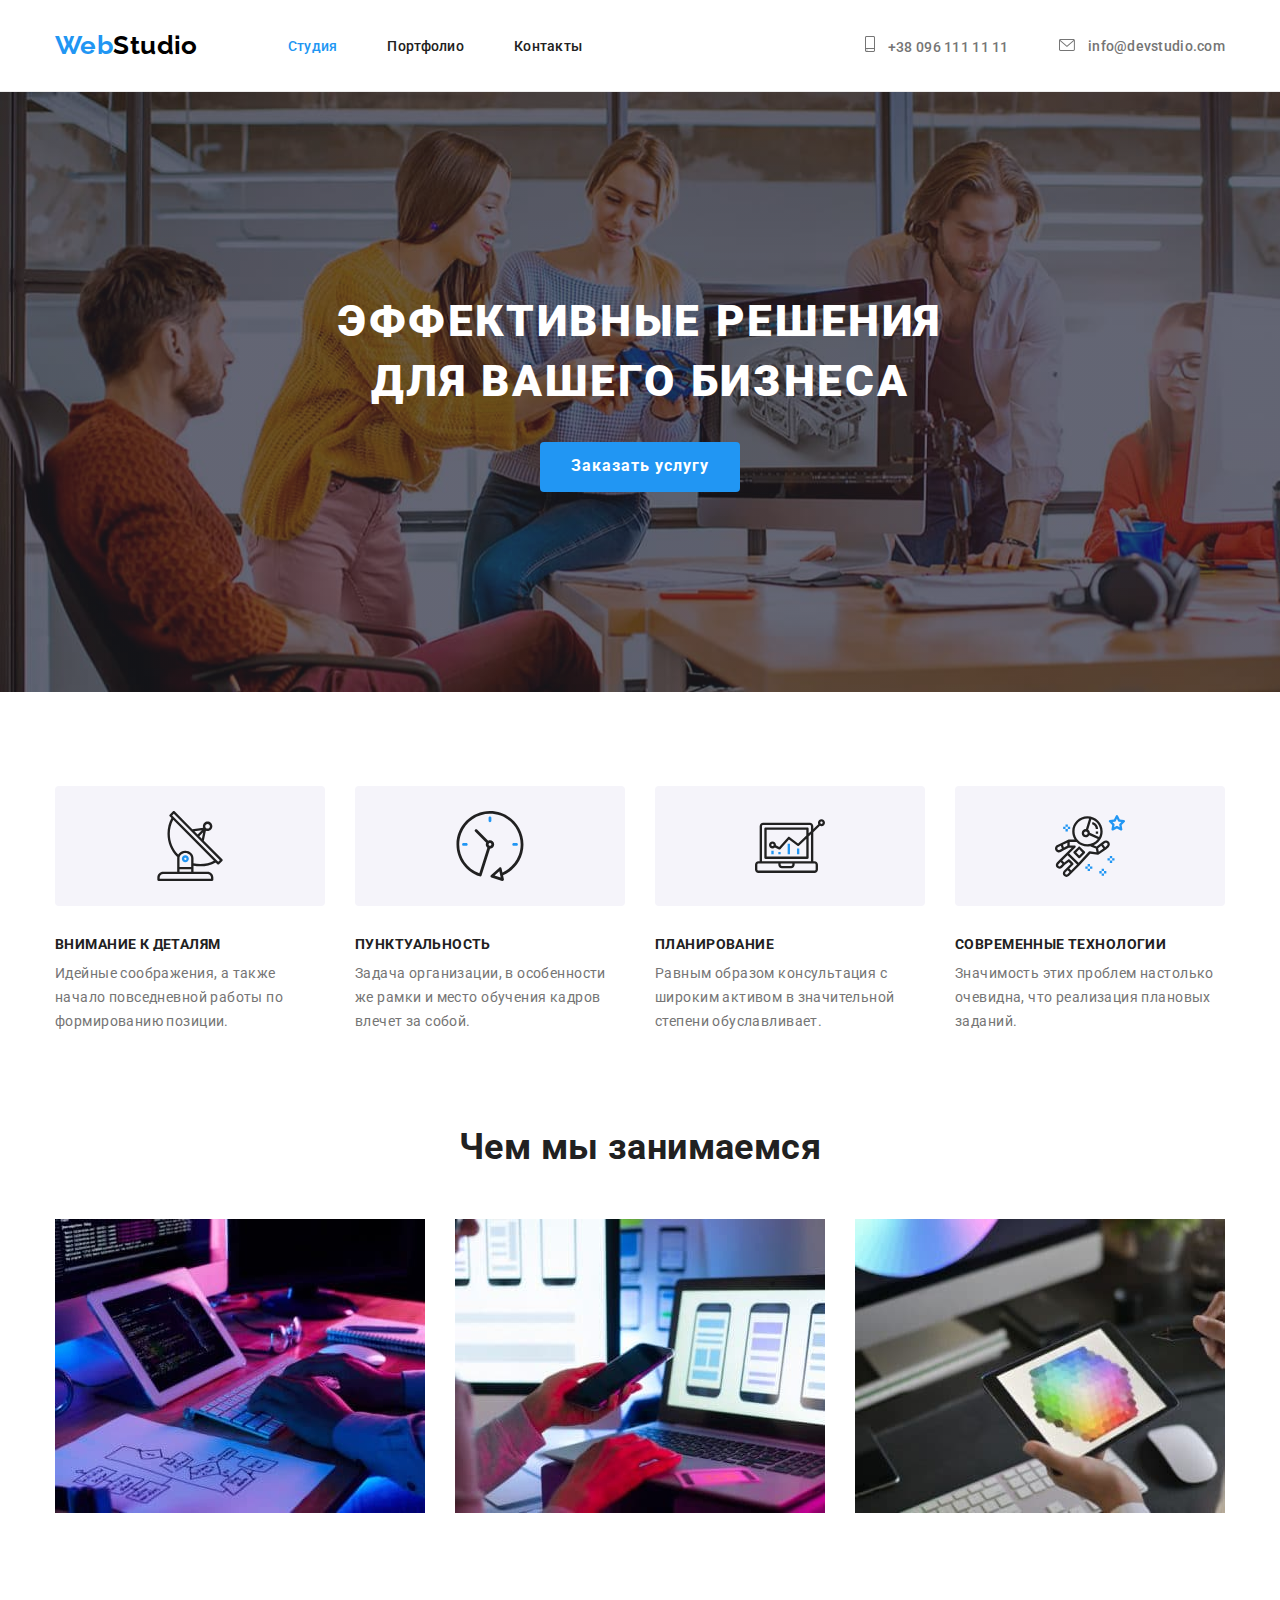
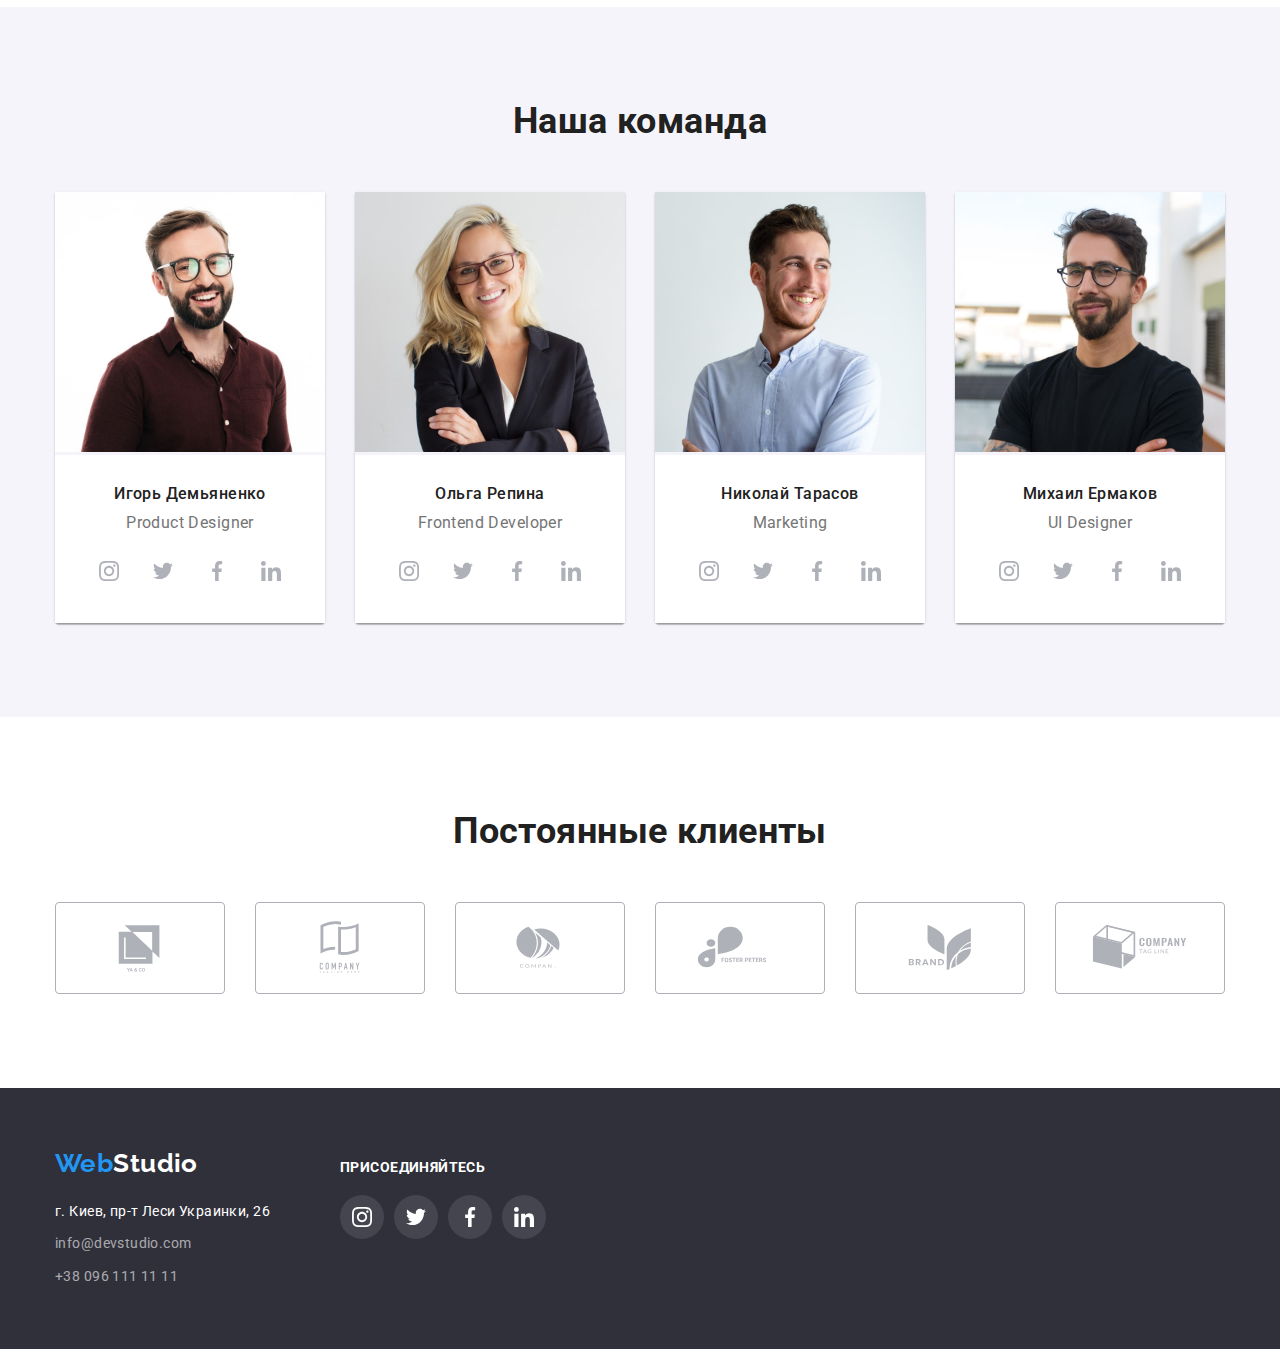
==== commit 1430e974: "добавляет блок присоединяйтесь" ====
--- a/index.html
+++ b/index.html
@@ -400,7 +400,7 @@
     </main>
     <!-- Футер -->
     <footer class="footer">
-      <div class="container">
+      <div class="container basement">
         <div class="footer-nav">
           <a href="./index.html" class="logo footer"> <span class="logo-web">Web</span>Studio </a>
           <address class="footer-addres">
@@ -413,6 +413,58 @@
             </ul>
           </address>
         </div>
+        <!-- Присоединяйтесь -->
+        <div class="joining">
+          <h3 class="joining-title">Присоединяйтесь</h3>
+          <ul class="social-icons list">
+            <li class="social-icons-item">
+              <a
+                href="https://www.instagram.com/"
+                class="social-icon-link joining"
+                rel="noopener noreferrer"
+                target="_blank"
+              >
+                <svg class="social-icons-svg">
+                  <use href="./images/icons/sprite.svg#instagram"></use>
+                </svg>
+              </a>
+            </li>
+            <li class="social-icons-item">
+              <a href="https://twitter.com/" class="social-icon-link joining" rel="noopener noreferrer" target="_blank">
+                <svg class="social-icons-svg">
+                  <use href="./images/icons/sprite.svg#twitter"></use>
+                </svg>
+              </a>
+            </li>
+            <li class="social-icons-item">
+              <a
+                href="https://uk-ua.facebook.com/"
+                class="social-icon-link joining"
+                rel="noopener noreferrer"
+                target="_blank"
+              >
+                <svg class="social-icons-svg">
+                  <use href="./images/icons/sprite.svg#facebook"></use>
+                </svg>
+              </a>
+            </li>
+            <li class="social-icons-item">
+              <a
+                href="https://ua.linkedin.com/"
+                class="social-icon-link joining"
+                rel="noopener noreferrer"
+                target="_blank"
+              >
+                <svg class="social-icons-svg">
+                  <use href="./images/icons/sprite.svg#linkedin"></use>
+                </svg>
+              </a>
+            </li>
+          </ul>
+        </div>
+      </li>
+    </ul>
+        </div>
       </div>
     </footer>
   </body>
--- a/css/style.css
+++ b/css/style.css
@@ -395,17 +395,23 @@
   fill: currentColor;
 }
 
-/* footer */
+/* Футер footer */
 .footer {
   padding-top: 60px;
   padding-bottom: 60px;
   background-color: var(--secondary-bg-color);
 }
-
+.container.basement {
+  display: flex;
+  align-items: baseline;
+}
 .logo.footer {
   padding-top: 0;
   padding-bottom: 0;
-  color: #ffffff;
+  color: var(--white-text-color);
+}
+.footer-nav {
+  margin-right: 70px;
 }
 .footer-addres {
   display: block;
@@ -438,6 +444,26 @@
   color: var(--accent-color);
 }
 
+/* footer joining */
+.joining-title {
+  margin-top: 0;
+  margin-bottom: 20px;
+  font-size: var(--primary-font-size);
+  font-weight: var(--title-font-weight);
+  color: var(--white-text-color);
+  text-transform: uppercase;
+}
+
+.social-icon-link .joining {
+}
+.social-icon-link.joining {
+  background-color: rgba(255, 255, 255, 0.1);
+  color: var(--white-text-color);
+}
+.social-icon-link.joining:hover,
+.social-icon-link.joining:focus
+{
+  background-color: var(--accent-color);
 /* portfolio.html */
 /* portfolio filters */
 .portfolio-btn {
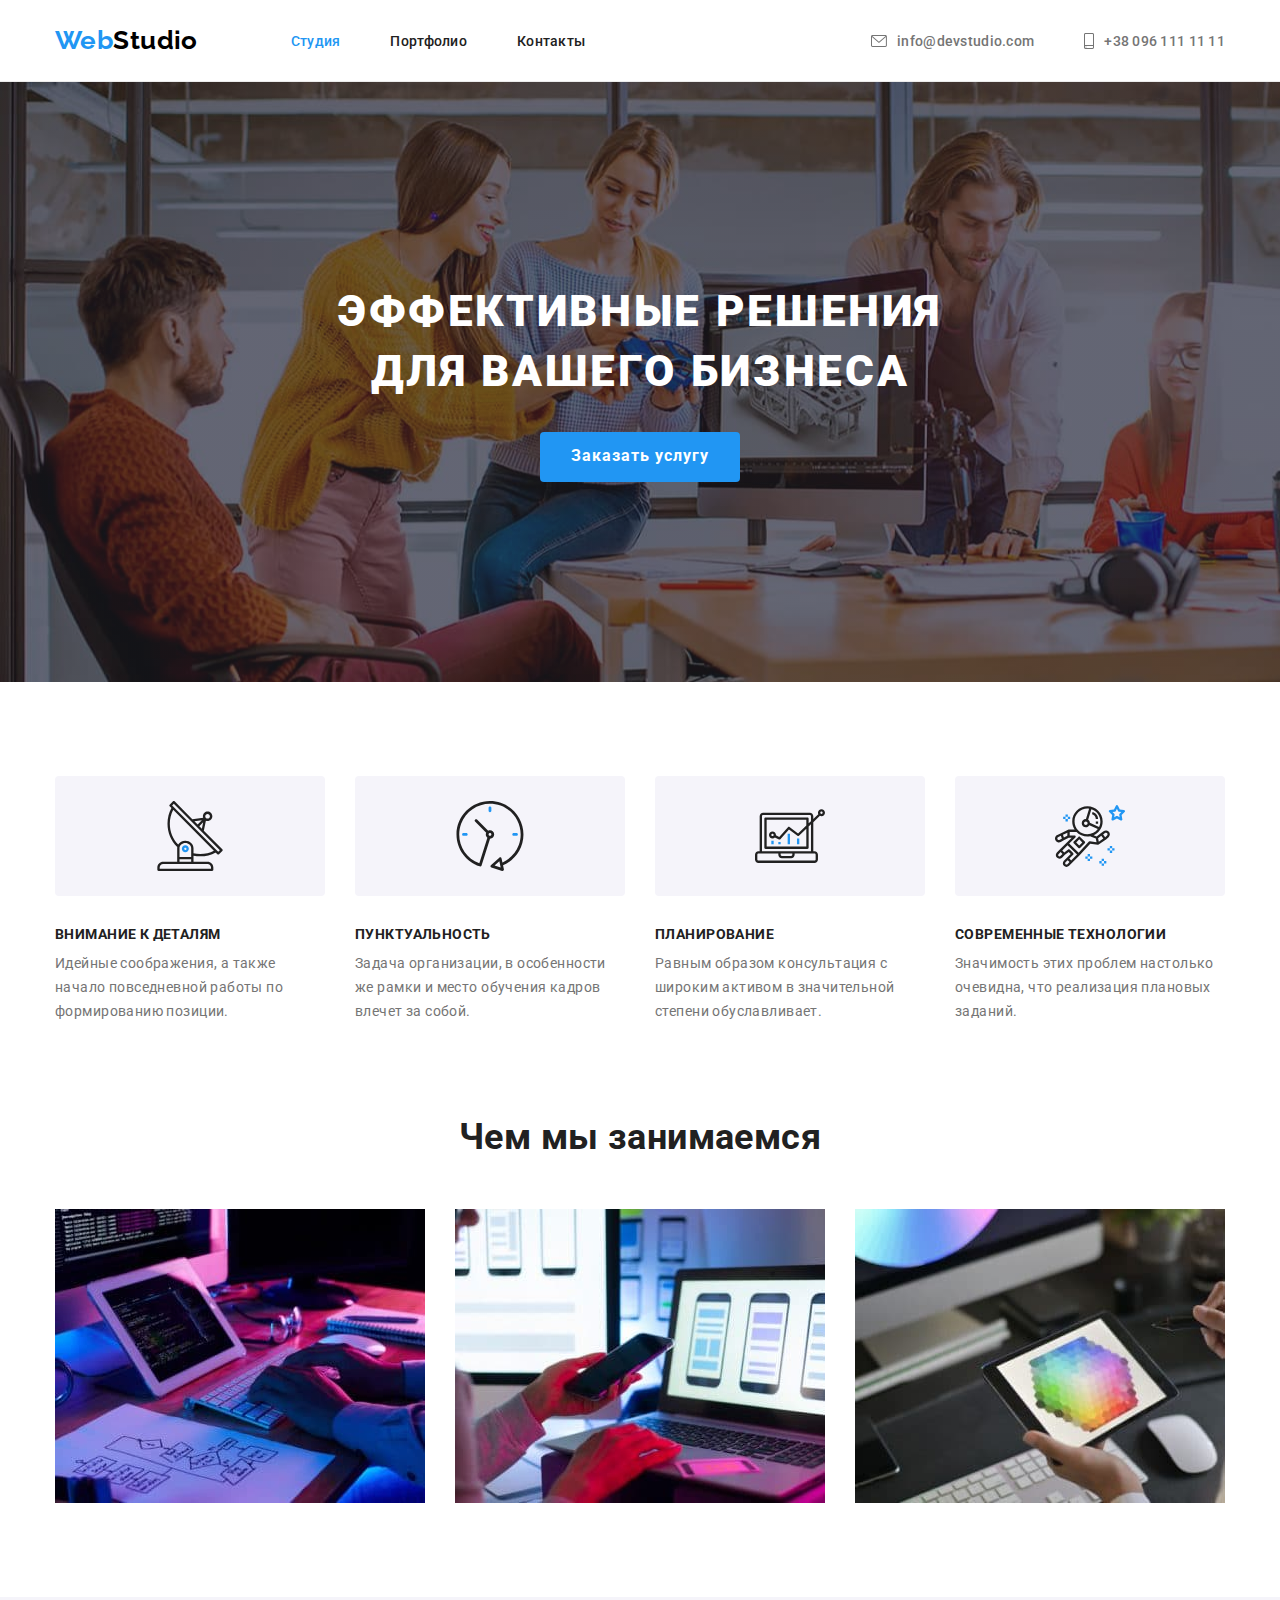
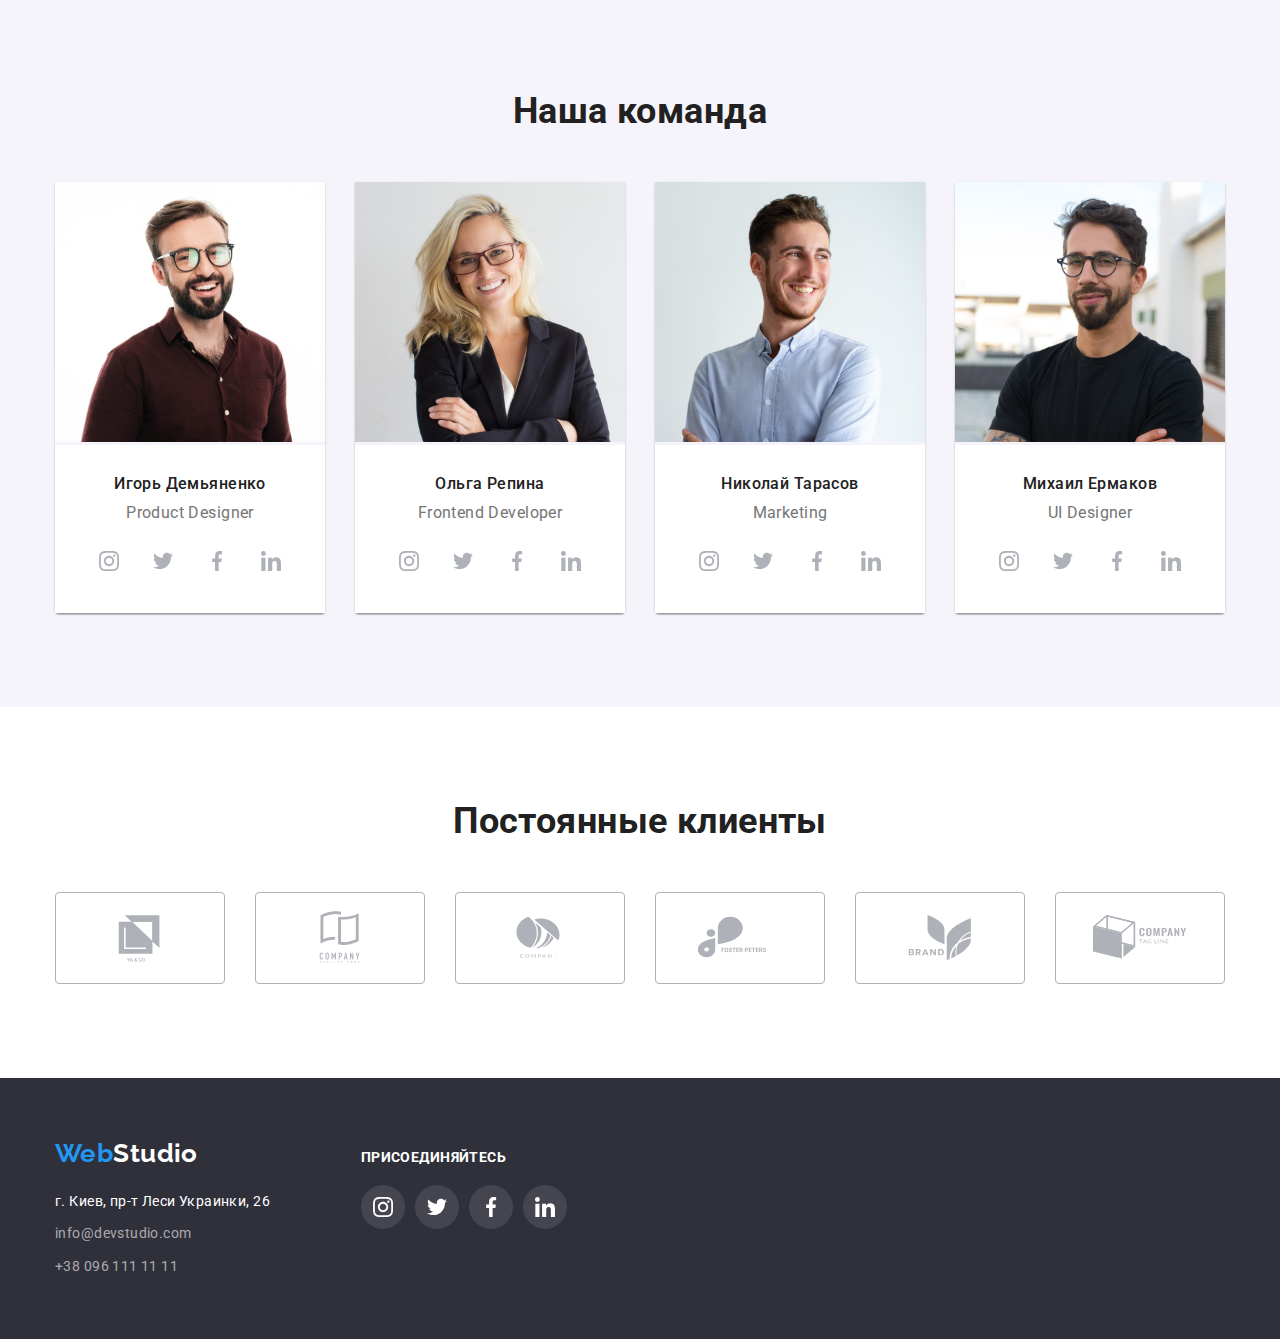
==== commit b1d4c8bb: "добавляет улучшенный хедер и тени на ховер" ====
--- a/index.html
+++ b/index.html
@@ -21,7 +21,7 @@
     <header class="header-nav">
       <!-- Навигация сайта -->
       <div class="container main-nav">
-        <nav class="container nav">
+        <nav class="container-nav">
           <a href="./index.html" class="logo"> <span class="logo-web">Web</span>Studio </a>
           <ul class="site-nav list">
             <li class="list-item"><a href="./index.html" class="link current">Студия</a></li>
@@ -462,9 +462,6 @@
             </li>
           </ul>
         </div>
-      </li>
-    </ul>
-        </div>
       </div>
     </footer>
   </body>
--- a/css/style.css
+++ b/css/style.css
@@ -32,6 +32,7 @@
 .list {
   list-style: none;
   padding-left: 0;
+  padding-bottom: 0;
   margin-top: 0;
   margin-bottom: 0;
 }
@@ -40,117 +41,6 @@
   text-decoration: none;
   color: var(--primary-text-color);
 }
-
-/* header navigation */
-.container.main-nav {
-  display: flex;
-  align-items: center;
-}
-.container.nav {
-  display: flex;
-  align-items: center;
-  padding: 0;
-}
-
-/* logo */
-.logo {
-  display: block;
-  padding-top: 30px;
-  padding-bottom: 30px;
-
-  font-family: 'Raleway', sans-serif;
-  font-weight: var(--title-font-weight);
-  color: #000;
-  font-size: 26px;
-  line-height: 1.2;
-  text-decoration: none;
-}
-
-.logo-web {
-  color: var(--accent-color);
-}
-
-/* site-nav */
-.site-nav {
-  display: flex;
-  margin-left: 90px;
-  align-items: center;
-}
-
-.site-nav .list-item {
-  margin-top: 0;
-  margin-bottom: 0;
-  margin-right: 50px;
-}
-.site-nav .list-item:last-child {
-  margin-right: 0;
-}
-
-.site-nav .link {
-  display: block;
-  padding-top: 25px;
-  padding-bottom: 25px;
-
-  font-weight: var(--sub-title-font-weight);
-  font-size: 14px;
-  letter-spacing: 0.02em;
-}
-
-.site-nav .link:hover,
-.site-nav .link:focus {
-  color: var(--accent-color);
-}
-
-.site-nav .link.current {
-  color: var(--accent-color);
-}
-
-/* site-auth list*/
-.site-auth {
-  display: flex;
-  margin-left: auto;
-  flex-direction: row-reverse;
-  align-items: center;
-  min-width: 370px;
-}
-.site-auth .list-item {
-  margin-top: 0;
-  margin-bottom: 0;
-}
-.site-auth .list-item:not(:last-child) {
-  margin-left: 50px;
-}
-.site-auth .list {
-  margin-top: 0;
-  margin-bottom: 0;
-}
-.site-auth .link {
-  display: block;
-  align-items: center;
-  padding-top: 25px;
-  padding-bottom: 25px;
-  font-weight: var(--sub-title-font-weight);
-  letter-spacing: 0.02em;
-  color: var(--secondary-text-color);
-}
-.site-auth .link:hover,
-.site-auth .link:focus {
-  color: var(--accent-color);
-}
-
-.icon-letter {
-  width: 16px;
-  height: 12px;
-  fill: currentColor;
-  margin-right: 10px;
-}
-.icon-phone {
-  width: 10px;
-  height: 16px;
-  fill: currentColor;
-  margin-right: 10px;
-}
-
 /* header container */
 .container {
   width: 1200px;
@@ -169,8 +59,107 @@
   padding-top: 94px;
   padding-bottom: 94px;
 }
+
+/* header navigation */
+.container.main-nav {
+  display: flex;
+  align-items: center;
+}
+.container-nav {
+  display: flex;
+  align-items: center;
+}
+
+/* logo */
+.logo {
+  display: block;
+  margin-right: 93px;
+  padding-top: 25px;
+  padding-bottom: 25px;
+
+  font-family: 'Raleway', sans-serif;
+  font-weight: var(--title-font-weight);
+  color: #000;
+  font-size: 26px;
+  line-height: 1.2;
+  text-decoration: none;
+}
+.logo-web {
+  color: var(--accent-color);
+}
+/* site-nav */
+.site-nav {
+  display: flex;
+  /* margin-left: 90px;
+  align-items: center; */
+}
+.site-nav .list-item:not(:last-child) {
+  margin-right: 50px;
+}
+
+.site-nav .link {
+  display: block;
+  padding-top: 25px;
+  padding-bottom: 25px;
+
+  font-weight: var(--sub-title-font-weight);
+  font-size: 14px;
+  letter-spacing: 0.02em;
+}
+
+.site-nav .link:hover,
+.site-nav .link:focus {
+  color: var(--accent-color);
+}
+
+.site-nav .link.current {
+  color: var(--accent-color);
+}
+
+/* site-auth list*/
+.site-auth {
+  display: flex;
+}
+.site-auth .list-item {
+  margin-top: 0;
+  margin-bottom: 0;
+}
+.site-auth .list-item:not(:last-child) {
+  margin-right: 50px;
+}
+.site-auth.list {
+  margin-top: 0;
+  margin-bottom: 0;
+  margin-left: auto;
+}
+.site-auth .link {
+  display: flex;
+  align-items: center;
+  padding-top: 25px;
+  padding-bottom: 25px;
+  font-weight: var(--sub-title-font-weight);
+  letter-spacing: 0.02em;
+  color: var(--secondary-text-color);
+}
+.site-auth .link:hover,
+.site-auth .link:focus {
+  color: var(--accent-color);
+}
+
+.icon-letter {
+  width: 16px;
+  height: 12px;
+  fill: currentColor;
+  margin-right: 10px;
+}
+.icon-phone {
+  width: 10px;
+  height: 16px;
+  fill: currentColor;
+  margin-right: 10px;
+}
+
 /* hero section*/
-
 .hero {
   padding-top: 200px;
   padding-bottom: 200px;
@@ -179,7 +168,6 @@
   background-image: linear-gradient(to top, rgba(47, 48, 58, 0.4), rgba(47, 48, 58, 0.4)), url(../images/hero/hero.jpg);
   max-width: 1600px;
 }
-
 .hero-title {
   margin-top: 0;
   margin-bottom: 30px;
@@ -195,7 +183,6 @@
   text-transform: uppercase;
   color: var(--white-text-color);
 }
-
 .hero-button {
   font-weight: var(--title-font-weight);
   font-size: var(--secondary-font-size);
@@ -254,16 +241,13 @@
   background-color: #f5f4fa;
   border-radius: 4px;
 }
-
 .advantages-title {
   margin-top: 0;
   margin-bottom: 10px;
-
   font-size: 14px;
   font-weight: var(--title-font-weight);
   text-transform: uppercase;
 }
-
 .advantages-text {
   margin-top: 0;
   margin-bottom: 0;
@@ -336,8 +320,8 @@
   line-height: 1.18;
   color: var(--secondary-text-color);
 }
+
 /*  стили для social icons on the team-card */
-
 .social-icons.list {
   display: inline-flex;
 }
@@ -367,6 +351,7 @@
   height: 20px;
   fill: currentColor;
 }
+
 /* Постоянные клиенты clients section */
 .clients .list {
   display: flex;
@@ -436,7 +421,6 @@
   line-height: 1.7;
   color: rgba(255, 255, 255, 0.6);
 }
-
 .footer-auth.footer .link:hover,
 .footer-auth.footer .link:focus,
 .location:hover,
@@ -453,20 +437,17 @@
   color: var(--white-text-color);
   text-transform: uppercase;
 }
-
-.social-icon-link .joining {
-}
 .social-icon-link.joining {
   background-color: rgba(255, 255, 255, 0.1);
   color: var(--white-text-color);
 }
 .social-icon-link.joining:hover,
-.social-icon-link.joining:focus
-{
+.social-icon-link.joining:focus {
   background-color: var(--accent-color);
-/* portfolio.html */
-/* portfolio filters */
-.portfolio-btn {
+}
+
+/* portfolio buttons */
+.button-list {
   display: flex;
   justify-content: center;
   margin-bottom: 50px;
@@ -490,16 +471,23 @@
 .button:focus {
   background-color: var(--accent-color);
   color: var(--white-text-color);
+  box-shadow: 0px 3px 1px rgba(0, 0, 0, 0.1), 0px 1px 2px rgba(0, 0, 0, 0.08), 0px 2px 2px rgba(0, 0, 0, 0.12);
 }
 
 /* Образцы работ portfolio cards */
-
 .card-set {
   display: flex;
   flex-wrap: wrap;
   margin: -15px;
 }
-
+.card-link {
+  display: block;
+}
+.card-link:hover,
+.card-link:focus {
+  /* border: 1px solid var(--white-text-color); */
+  box-shadow: 0px 1px 1px rgba(0, 0, 0, 0.12), 0px 4px 4px rgba(0, 0, 0, 0.06), 1px 4px 6px rgba(0, 0, 0, 0.16);
+}
 .card-item {
   margin-left: 15px;
   margin-top: 15px;
@@ -522,7 +510,6 @@
   line-height: 2;
   letter-spacing: 0.06em;
 }
-
 .portfolio-text {
   margin-top: 0;
   margin-bottom: 0;
@@ -530,9 +517,3 @@
   line-height: 1.8;
   color: var(--secondary-text-color);
 }
-
-/* ховер на карту портфолио */
-.card-link:hover,
-.card-link:focus {
-  box-shadow: 0px 1px 3px rgb(0 0 0 / 12%), 0px 1px 1px rgb(0 0 0 / 14%), 0px 2px 1px rgb(0 0 0 / 20%);
-}
